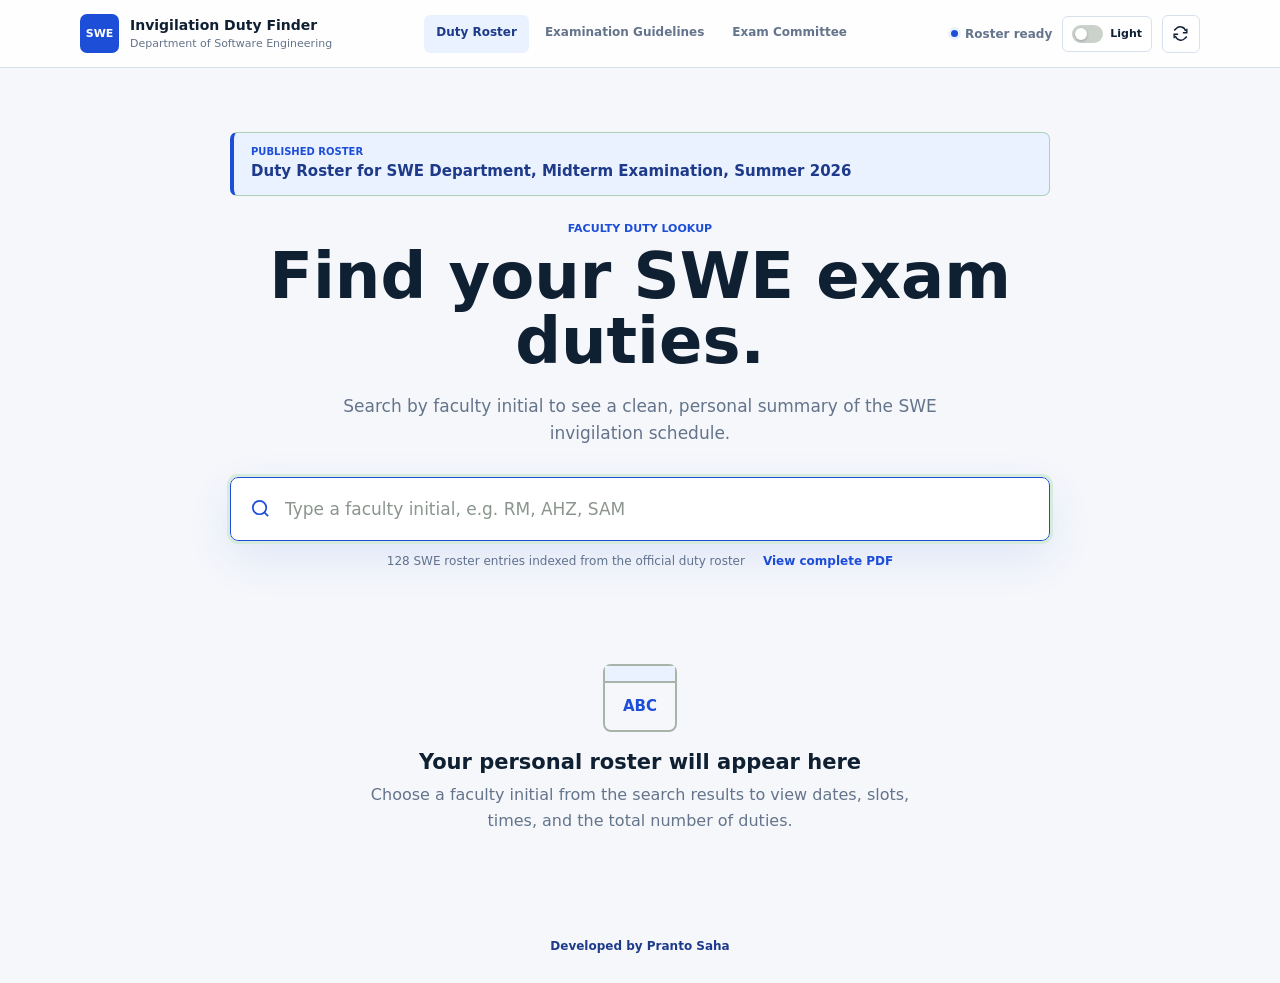
==== index.html @ 733b45f8 "Add files via upload" ====
<!doctype html>
<html lang="en">
  <head>
    <meta charset="utf-8">
    <meta name="viewport" content="width=device-width, initial-scale=1">
    <meta http-equiv="Cache-Control" content="no-cache, no-store, must-revalidate">
    <meta name="theme-color" content="#f4f6f1">
    <meta name="description" content="Search the SWE invigilator duty roster by faculty initial.">
    <title>My Invigilation Duty</title>
    <link rel="stylesheet" href="./styles.css?v=9">
  </head>
  <body>
    <header class="topbar">
      <a class="brand" href="./">
        <span class="brand-mark" aria-hidden="true">SWE</span>
        <span>
          <strong>Invigilation Duty Finder</strong>
          <small>Department of Software Engineering</small>
        </span>
      </a>
      <nav class="main-nav" aria-label="Main navigation">
        <a class="active" href="./index.html">Duty Roster</a>
        <a href="./guidelines.html">Examination Guidelines</a>
        <a href="./committee.html">Exam Committee</a>
      </nav>
      <div class="header-actions">
        <span class="data-status" id="dataStatus"><i></i> Loading roster</span>
        <button class="theme-toggle" type="button" aria-label="Switch to dark mode" title="Switch theme">
          <span class="theme-track"><i></i></span>
          <span class="theme-label">Light</span>
        </button>
        <button class="icon-button" id="reloadButton" type="button" title="Reload the roster PDF" aria-label="Reload roster">
          <svg viewBox="0 0 24 24" width="19" height="19" fill="none" stroke="currentColor" stroke-width="1.8">
            <path d="M20 6v5h-5M4 18v-5h5"/><path d="M18.5 9A7 7 0 0 0 6.2 6.2L4 8m16 8-2.2 1.8A7 7 0 0 1 5.5 15"/>
          </svg>
        </button>
      </div>
    </header>

    <main>
      <section class="search-hero">
        <div class="published-title hidden" id="publishedTitle">
          <span>Published roster</span>
          <strong id="publishedTitleText"></strong>
        </div>
        <div class="hero-copy">
          <p class="eyebrow">Faculty duty lookup</p>
          <h1>Find your SWE exam duties.</h1>
          <p>Search by faculty initial to see a clean, personal summary of the SWE invigilation schedule.</p>
        </div>

        <div class="search-box" id="searchBox">
          <svg viewBox="0 0 24 24" width="23" height="23" fill="none" stroke="currentColor" stroke-width="1.8" aria-hidden="true">
            <circle cx="11" cy="11" r="7"/><path d="m20 20-4-4"/>
          </svg>
          <input id="facultySearch" type="search" placeholder="Type a faculty initial, e.g. RM, AHZ, SAM" autocomplete="off" disabled>
          <button id="clearSearch" class="clear-button hidden" type="button" aria-label="Clear search">x</button>
          <div class="suggestions hidden" id="suggestions" role="listbox"></div>
        </div>

        <div class="roster-meta" id="rosterMeta">
          <span id="facultyCount">Reading faculty directory...</span>
          <a href="./duty-roster.pdf" target="_blank" rel="noopener">View complete PDF</a>
        </div>
      </section>

      <section class="loading-panel" id="loadingPanel" aria-live="polite">
        <div class="spinner" aria-hidden="true"></div>
        <div>
          <strong>Preparing the duty roster</strong>
          <p id="loadingDetail">Opening duty-roster.pdf...</p>
        </div>
      </section>

      <section class="error-panel hidden" id="errorPanel" role="alert">
        <div class="error-icon">!</div>
        <div>
          <strong>The roster PDF could not be read</strong>
          <p id="errorMessage"></p>
          <p>The project includes a pre-indexed SWE roster. If you replace it later, keep a text-based PDF named <code>duty-roster.pdf</code> beside <code>index.html</code>.</p>
          <button class="secondary-button" id="tryAgainButton" type="button">Try again</button>
        </div>
      </section>

      <section class="empty-state" id="emptyState">
        <div class="empty-calendar" aria-hidden="true">
          <span></span>
          <b>ABC</b>
        </div>
        <h2>Your personal roster will appear here</h2>
        <p>Choose a faculty initial from the search results to view dates, slots, times, and the total number of duties.</p>
      </section>

      <section class="person-results hidden" id="personResults">
        <div class="priority-reminder">
          <span class="reminder-icon">!</span>
          <div>
            <strong>Important reminder</strong>
            <p>Report to the Exam Control Room (DSC Campus), Room 619, AB4 Building, at least 20 minutes before your assigned slot and collect exam materials before going to the hall.</p>
          </div>
        </div>

        <div class="profile-bar">
          <div class="avatar" id="facultyAvatar">NN</div>
          <div class="profile-copy">
            <div class="profile-title">
              <h2 id="facultyName"></h2>
              <span class="initial-pill" id="facultyInitial"></span>
            </div>
            <p><span id="facultyDesignation"></span><span class="separator">/</span><span id="facultyGroup"></span></p>
          </div>
          <div class="profile-actions">
            <button class="secondary-action" id="printRosterButton" type="button">
              <svg viewBox="0 0 24 24" width="18" height="18" fill="none" stroke="currentColor" stroke-width="1.8" aria-hidden="true">
                <path d="M7 8V3h10v5M7 17H5a2 2 0 0 1-2-2v-4a2 2 0 0 1 2-2h14a2 2 0 0 1 2 2v4a2 2 0 0 1-2 2h-2"/><path d="M7 14h10v7H7z"/>
              </svg>
              Download PDF
            </button>
            <button class="download-button" id="downloadImageButton" type="button">
              <svg viewBox="0 0 24 24" width="18" height="18" fill="none" stroke="currentColor" stroke-width="1.8" aria-hidden="true">
                <path d="M12 3v12m0 0 4-4m-4 4-4-4"/><path d="M5 19h14"/>
              </svg>
              Download image
            </button>
          </div>
        </div>

        <div class="contact-strip">
          <div>
            <span>Phone</span>
            <a id="facultyPhone" href="#"></a>
          </div>
          <div>
            <span>Email</span>
            <a id="facultyEmail" href="#"></a>
          </div>
          <div>
            <span>Faculty directory status</span>
            <strong id="contactMatchStatus"></strong>
          </div>
        </div>

        <div class="outside-notice hidden" id="outsideNotice">
          This faculty member is marked as also assigned to another exam or invigilation duty outside the SWE roster.
        </div>

        <div class="summary-grid">
          <article class="summary-card">
            <span>Total duties</span>
            <strong id="totalDuties">0</strong>
          </article>
          <article class="summary-card">
            <span>Duty days</span>
            <strong id="totalDays">0</strong>
          </article>
          <article class="summary-card next-card">
            <span>First listed duty</span>
            <strong id="firstDuty">-</strong>
          </article>
        </div>

        <div class="no-duty hidden" id="noDuty">
          <strong>No SWE invigilation duty is listed for this faculty member.</strong>
          <p>The faculty member still appears in the published roster.</p>
        </div>

        <div class="schedule-panel" id="schedulePanel">
          <div class="section-heading">
            <div>
              <p class="eyebrow">Personal schedule</p>
              <h3>Duty breakdown</h3>
            </div>
            <span id="examTitle"></span>
          </div>
          <div class="duty-list" id="dutyList"></div>
        </div>

      </section>
    </main>

    <footer class="developer-footer">
      <a href="https://www.facebook.com/prantosaha57" target="_blank" rel="noopener noreferrer">Developed by Pranto Saha</a>
    </footer>

    <script type="module" src="./theme.js?v=9"></script>
    <script type="module" src="./app.js?v=9"></script>
  </body>
</html>
---- styles.css ----
:root {
  color-scheme: light;
  font-family: Inter, ui-sans-serif, system-ui, -apple-system, BlinkMacSystemFont, "Segoe UI", sans-serif;
  color: #17211b;
  background: #f5f7fb;
  font-synthesis: none;
  --ink: #102033;
  --muted: #64748b;
  --line: #d8e0ee;
  --surface: #fff;
  --green: #1d4ed8;
  --green-dark: #1e3a8a;
  --green-soft: #eaf2ff;
  --red: #a94242;
  --red-soft: #fbebea;
  --gold: #a16512;
  --gold-soft: #fff4de;
  --blue-soft: #e0f2fe;
  --shadow: 0 16px 45px rgba(29, 78, 216, .10);
}

* { box-sizing: border-box; }
html { color-scheme: light; }
body { min-width: 320px; min-height: 100vh; margin: 0; background: #f5f7fb; color: var(--ink); }
button, input { font: inherit; }
button, a { -webkit-tap-highlight-color: transparent; }
button { cursor: pointer; }

.topbar {
  min-height: 68px;
  padding: 10px max(22px, calc((100vw - 1120px) / 2));
  display: flex;
  align-items: center;
  justify-content: space-between;
  gap: 20px;
  border-bottom: 1px solid var(--line);
  background: rgba(255, 255, 255, .94);
}

.brand { display: inline-flex; align-items: center; gap: 11px; color: var(--ink); text-decoration: none; }
.brand-mark { display: grid; width: 39px; height: 39px; place-items: center; border-radius: 7px; background: var(--green); color: white; font-size: 11px; font-weight: 850; }
.brand > span:last-child { display: grid; line-height: 1.2; }
.brand strong { font-size: 14px; }
.brand small { margin-top: 3px; color: var(--muted); font-size: 11px; }
.main-nav { display: flex; align-items: center; gap: 4px; }
.main-nav a { min-height: 38px; padding: 10px 12px; border-radius: 6px; color: var(--muted); font-size: 12px; font-weight: 750; text-decoration: none; }
.main-nav a:hover { background: #f1f4f0; color: var(--ink); }
.main-nav a.active { background: var(--green-soft); color: var(--green-dark); }
.header-actions { display: flex; align-items: center; gap: 10px; }
.theme-toggle { min-height: 36px; padding: 5px 9px; display: inline-flex; align-items: center; gap: 7px; border: 1px solid var(--line); border-radius: 6px; background: var(--surface); color: var(--ink); }
.theme-track { position: relative; width: 31px; height: 18px; flex: none; border-radius: 999px; background: #cbd2cc; transition: background .2s; }
.theme-track i { position: absolute; top: 3px; left: 3px; width: 12px; height: 12px; border-radius: 50%; background: white; box-shadow: 0 1px 3px rgba(0, 0, 0, .25); transition: transform .2s; }
.theme-label { font-size: 11px; font-weight: 800; }
[data-theme="dark"] .theme-track { background: #42a875; }
[data-theme="dark"] .theme-track i { transform: translateX(13px); }
.data-status { display: inline-flex; align-items: center; gap: 7px; color: var(--muted); font-size: 12px; font-weight: 700; }
.data-status i { width: 7px; height: 7px; border-radius: 50%; background: #b6bdb8; }
.data-status.ready i { background: var(--green); box-shadow: 0 0 0 3px var(--green-soft); }
.data-status.error i { background: var(--red); }

.icon-button {
  display: grid;
  width: 38px;
  height: 38px;
  place-items: center;
  border: 1px solid var(--line);
  border-radius: 6px;
  background: white;
  color: var(--ink);
}

.icon-button:hover { border-color: #9dab9f; background: #f8faf7; }
main { width: min(1120px, calc(100% - 36px)); margin: 0 auto; padding: 64px 0 80px; }
.search-hero { max-width: 820px; margin: 0 auto 34px; text-align: center; }
.published-title { margin: 0 auto 26px; padding: 13px 17px; display: grid; gap: 4px; border: 1px solid #abd0b8; border-left: 4px solid var(--green); border-radius: 7px; background: var(--green-soft); text-align: left; }
.published-title span { color: var(--green); font-size: 10px; font-weight: 850; text-transform: uppercase; }
.published-title strong { color: var(--green-dark); font-size: 15px; line-height: 1.4; }
.eyebrow { margin: 0 0 9px; color: var(--green); font-size: 11px; font-weight: 850; text-transform: uppercase; }
h1 { margin: 0; font-size: clamp(38px, 6vw, 64px); line-height: 1.02; letter-spacing: 0; }
.hero-copy > p:last-child { max-width: 690px; margin: 18px auto 0; color: var(--muted); font-size: 17px; line-height: 1.6; }

.search-box {
  position: relative;
  margin: 30px auto 0;
  display: flex;
  align-items: center;
  border: 1px solid #bfc9c0;
  border-radius: 8px;
  background: white;
  box-shadow: var(--shadow);
}

.search-box:focus-within { border-color: var(--green); outline: 3px solid #d6ebde; }
.search-box > svg { flex: none; margin-left: 18px; color: var(--green); }
.search-box input { width: 100%; min-height: 62px; border: 0; outline: 0; padding: 0 48px 0 13px; background: transparent; color: var(--ink); font-size: 17px; }
.search-box input::placeholder { color: #8b958e; }
.search-box input:disabled { cursor: wait; }
.clear-button { position: absolute; right: 14px; width: 31px; height: 31px; border: 0; border-radius: 5px; background: #eff2ee; color: var(--muted); }

.suggestions {
  position: absolute;
  z-index: 20;
  top: calc(100% + 8px);
  left: 0;
  right: 0;
  max-height: 350px;
  overflow-y: auto;
  border: 1px solid var(--line);
  border-radius: 8px;
  background: white;
  box-shadow: 0 20px 50px rgba(29, 45, 34, .16);
  text-align: left;
}

.suggestion {
  width: 100%;
  padding: 13px 15px;
  display: grid;
  grid-template-columns: 46px minmax(0, 1fr) auto;
  align-items: center;
  gap: 12px;
  border: 0;
  border-bottom: 1px solid #e8ece7;
  background: white;
  color: var(--ink);
  text-align: left;
}

.suggestion:last-child { border-bottom: 0; }
.suggestion:hover, .suggestion.active { background: #f2f7f3; }
.suggestion-avatar { display: grid; width: 42px; height: 42px; place-items: center; border-radius: 6px; background: var(--green-soft); color: var(--green-dark); font-size: 12px; font-weight: 850; }
.suggestion-copy { min-width: 0; display: grid; gap: 3px; }
.suggestion-copy strong { overflow: hidden; text-overflow: ellipsis; white-space: nowrap; font-size: 14px; }
.suggestion-copy small { overflow: hidden; color: var(--muted); text-overflow: ellipsis; white-space: nowrap; }
.suggestion-initial { padding: 5px 8px; border-radius: 999px; background: #f1f3f0; color: var(--green-dark); font-size: 11px; font-weight: 850; }
.no-suggestion { padding: 24px; color: var(--muted); text-align: center; }
.roster-meta { margin-top: 13px; display: flex; justify-content: center; gap: 18px; color: var(--muted); font-size: 12px; }
.roster-meta a { color: var(--green); font-weight: 750; text-decoration: none; }
.roster-meta a:hover { text-decoration: underline; }

.loading-panel, .error-panel {
  min-height: 170px;
  padding: 30px;
  display: flex;
  align-items: center;
  justify-content: center;
  gap: 18px;
  border: 1px solid var(--line);
  border-radius: 8px;
  background: white;
}

.loading-panel p, .error-panel p { margin: 5px 0 0; color: var(--muted); }
.spinner { width: 37px; height: 37px; flex: none; border: 3px solid #dce9df; border-top-color: var(--green); border-radius: 50%; animation: spin .8s linear infinite; }
@keyframes spin { to { transform: rotate(360deg); } }
.error-panel { align-items: flex-start; justify-content: flex-start; border-color: #e3b8b3; background: #fffafa; }
.error-icon { display: grid; width: 36px; height: 36px; flex: none; place-items: center; border-radius: 6px; background: var(--red-soft); color: var(--red); font-weight: 850; }
.error-panel strong { color: var(--red); font-size: 18px; }
.error-panel code, footer code { padding: 2px 5px; border-radius: 4px; background: #eef1ed; color: var(--ink); }
.secondary-button { margin-top: 16px; min-height: 40px; border: 1px solid var(--line); border-radius: 6px; padding: 8px 14px; background: white; color: var(--ink); font-weight: 750; }

.empty-state { padding: 62px 20px 18px; text-align: center; }
.empty-state h2 { margin: 18px 0 8px; font-size: 21px; }
.empty-state p { max-width: 550px; margin: 0 auto; color: var(--muted); line-height: 1.6; }
.empty-calendar { width: 74px; height: 68px; margin: auto; border: 2px solid #a8b4aa; border-radius: 8px; color: var(--green); }
.empty-calendar span { display: block; height: 17px; border-bottom: 2px solid #a8b4aa; background: var(--green-soft); }
.empty-calendar b { display: grid; height: 47px; place-items: center; font-size: 15px; }

.person-results { margin-top: 42px; }
.priority-reminder { margin-bottom: 14px; padding: 17px 19px; display: flex; align-items: flex-start; gap: 13px; border: 2px solid #d3a44e; border-radius: 8px; background: #fff4d9; box-shadow: 0 10px 28px rgba(127, 82, 12, .08); }
.reminder-icon { display: grid; width: 32px; height: 32px; flex: none; place-items: center; border-radius: 6px; background: #a16512; color: white; font-size: 18px; font-weight: 900; }
.priority-reminder strong { color: #6d4308; font-size: 15px; }
.priority-reminder p { margin: 4px 0 0; color: #60461d; font-size: 14px; font-weight: 650; line-height: 1.5; }
.profile-bar { padding: 20px 22px; display: flex; align-items: center; gap: 15px; border: 1px solid var(--line); border-radius: 8px; background: white; box-shadow: var(--shadow); }
.avatar { display: grid; width: 58px; height: 58px; flex: none; place-items: center; border-radius: 7px; background: var(--green); color: white; font-size: 17px; font-weight: 850; }
.profile-copy { min-width: 0; flex: 1; }
.profile-title { display: flex; align-items: center; gap: 9px; }
.profile-title h2 { margin: 0; font-size: 23px; overflow-wrap: anywhere; }
.initial-pill { padding: 4px 8px; border-radius: 999px; background: var(--green-soft); color: var(--green-dark); font-size: 11px; font-weight: 850; }
.profile-copy p { margin: 6px 0 0; color: var(--muted); font-size: 13px; }
.separator { margin: 0 7px; color: #b1b8b3; }
.profile-actions { display: flex; gap: 8px; }
.download-button, .secondary-action { min-height: 43px; display: inline-flex; align-items: center; justify-content: center; gap: 8px; border-radius: 6px; padding: 9px 14px; font-weight: 750; white-space: nowrap; }
.download-button { border: 1px solid var(--green); background: var(--green); color: white; }
.download-button:hover { background: var(--green-dark); }
.download-button:disabled, .secondary-action:disabled { cursor: wait; opacity: .65; }
.secondary-action { border: 1px solid var(--line); background: white; color: var(--ink); }
.secondary-action:hover { border-color: #9dab9f; background: #f7f9f6; }
.contact-strip { margin-top: 14px; padding: 17px 20px; display: grid; grid-template-columns: 1fr 1.35fr 1fr; gap: 18px; border: 1px solid var(--line); border-radius: 8px; background: white; }
.contact-strip > div { min-width: 0; display: grid; align-content: start; gap: 5px; }
.contact-strip span { color: var(--muted); font-size: 10px; font-weight: 800; text-transform: uppercase; }
.contact-strip a, .contact-strip strong { color: var(--ink); font-size: 13px; font-weight: 750; overflow-wrap: anywhere; text-decoration: none; }
.contact-strip a:hover { color: var(--green); text-decoration: underline; }
.outside-notice { margin-top: 13px; padding: 12px 15px; border: 1px solid #e8cb96; border-radius: 6px; background: var(--gold-soft); color: #68420e; font-size: 13px; }

.summary-grid { margin-top: 14px; display: grid; grid-template-columns: .75fr .75fr 1.5fr; gap: 14px; }
.summary-card { min-height: 125px; padding: 19px; display: flex; flex-direction: column; justify-content: space-between; border: 1px solid var(--line); border-radius: 8px; background: white; }
.summary-card span { color: var(--muted); font-size: 12px; font-weight: 750; }
.summary-card strong { font-size: 36px; line-height: 1.1; }
.next-card { border-color: #b9d5c3; background: var(--green-soft); }
.next-card strong { font-size: 20px; color: var(--green-dark); }

.no-duty { margin-top: 16px; padding: 22px; border: 1px solid #d8ded8; border-radius: 8px; background: white; text-align: center; }
.no-duty p { margin: 6px 0 0; color: var(--muted); }
.schedule-panel { margin-top: 16px; border: 1px solid var(--line); border-radius: 8px; background: white; overflow: hidden; }
.section-heading { padding: 20px 22px; display: flex; align-items: end; justify-content: space-between; gap: 20px; border-bottom: 1px solid var(--line); }
.section-heading h3 { margin: 0; font-size: 19px; }
.section-heading > span { max-width: 50%; color: var(--muted); font-size: 12px; text-align: right; }
.duty-list { display: grid; }
.duty-row { min-height: 86px; padding: 14px 20px; display: grid; grid-template-columns: 78px minmax(0, 1fr); align-items: center; gap: 18px; border-top: 1px solid #e8ece7; }
.duty-row:first-child { border-top: 0; }
.date-tile { display: grid; width: 64px; height: 58px; place-items: center; align-content: center; border-radius: 6px; background: #f0f3ef; }
.date-tile strong { font-size: 18px; line-height: 1; }
.date-tile span { margin-top: 4px; color: var(--muted); font-size: 10px; font-weight: 800; text-transform: uppercase; }
.daily-duty-content { min-width: 0; display: grid; gap: 11px; }
.daily-duty-heading { display: flex; align-items: baseline; justify-content: space-between; gap: 12px; }
.daily-duty-heading strong { font-size: 14px; }
.daily-duty-heading span { color: var(--muted); font-size: 11px; font-weight: 700; }
.daily-slots { display: flex; flex-wrap: wrap; gap: 9px; }
.duty-slot { min-width: 205px; flex: 1; padding: 9px 11px; display: flex; align-items: center; gap: 10px; border: 1px solid #e4e9e3; border-radius: 7px; background: #fbfcfa; }
.slot-badge { display: grid; width: 40px; height: 40px; flex: none; place-items: center; border-radius: 6px; font-weight: 900; }
.slot-a { background: var(--red-soft); color: var(--red); }
.slot-b { background: var(--gold-soft); color: var(--gold); }
.slot-c { background: var(--blue-soft); color: #365d94; }
.duty-slot div, .duty-time { display: grid; gap: 3px; }
.duty-slot small, .duty-time small { color: var(--muted); font-size: 11px; font-weight: 750; text-transform: uppercase; }
.duty-slot strong, .duty-time strong { font-size: 13px; }
.important-note { margin-top: 15px; padding: 16px 18px; display: flex; gap: 14px; border-left: 3px solid var(--green); background: #edf5ef; }
.important-note strong { flex: none; color: var(--green-dark); }
.important-note p { margin: 0; color: #425348; line-height: 1.5; }
footer { width: min(1120px, calc(100% - 36px)); margin: 0 auto; padding: 0 0 30px; display: flex; justify-content: space-between; gap: 20px; color: #7b857e; font-size: 11px; }
.developer-footer { justify-content: center; padding-top: 8px; text-align: center; }
.developer-footer a { color: var(--green-dark); font-size: 12px; font-weight: 750; text-decoration: none; }
.developer-footer a:hover { color: var(--green); text-decoration: underline; }
.hidden { display: none !important; }

[data-theme="dark"] {
  color-scheme: dark;
  --ink: #ecf3ee;
  --muted: #a9b6ad;
  --line: #243143;
  --surface: #111827;
  --green: #60a5fa;
  --green-dark: #bfdbfe;
  --green-soft: #172554;
  --amber-soft: #3d321c;
  --red-soft: #432623;
  --blue-soft: #22334b;
  --shadow: 0 16px 45px rgba(0, 0, 0, .25);
}
[data-theme="dark"] body { background: #0b1220; }
[data-theme="dark"] .topbar,
[data-theme="dark"] .search-box,
[data-theme="dark"] .suggestions,
[data-theme="dark"] .suggestion,
[data-theme="dark"] .loading-panel,
[data-theme="dark"] .error-panel,
[data-theme="dark"] .profile-bar,
[data-theme="dark"] .contact-strip,
[data-theme="dark"] .summary-card,
[data-theme="dark"] .no-duty,
[data-theme="dark"] .schedule-panel,
[data-theme="dark"] .slot-section,
[data-theme="dark"] .guideline-panel,
[data-theme="dark"] .committee-toolbar,
[data-theme="dark"] .committee-card {
  background: var(--surface);
}
[data-theme="dark"] .topbar { background: rgba(17, 24, 39, .96); }
[data-theme="dark"] .suggestion:hover,
[data-theme="dark"] .suggestion.active,
[data-theme="dark"] .secondary-action:hover,
[data-theme="dark"] .icon-button:hover,
[data-theme="dark"] .quiet-button:hover { background: #243129; }
[data-theme="dark"] .search-box input,
[data-theme="dark"] .room-input,
[data-theme="dark"] .student-input { color: var(--ink); }
[data-theme="dark"] .duty-slot { border-color: var(--line); background: #17201b; }
[data-theme="dark"] .date-tile,
[data-theme="dark"] .clear-button,
[data-theme="dark"] .role-pill { background: #27332c; color: var(--ink); }
[data-theme="dark"] .priority-reminder { border-color: #8f6d2d; background: #3d321c; }
[data-theme="dark"] .priority-reminder strong,
[data-theme="dark"] .priority-reminder p { color: #f2d49c; }
[data-theme="dark"] .emergency-banner { border-color: #8e4842; background: #382321; }
[data-theme="dark"] .emergency-banner p { color: #e5b6b1; }
[data-theme="dark"] .guideline-item p,
[data-theme="dark"] .important-note p { color: #c5d0c8; }
[data-theme="dark"] .main-nav a:hover { background: #243129; color: var(--ink); }

.content-main { padding-top: 52px; }
.page-heading { max-width: 820px; margin-bottom: 30px; }
.page-heading h1 { font-size: clamp(38px, 5vw, 56px); }
.page-heading > p:last-child { max-width: 720px; margin: 15px 0 0; color: var(--muted); font-size: 16px; line-height: 1.6; }
.emergency-banner { margin-bottom: 20px; padding: 20px 22px; display: flex; align-items: center; gap: 16px; border: 2px solid #bd554c; border-radius: 8px; background: #fff1ef; }
.emergency-symbol { display: grid; width: 48px; height: 48px; flex: none; place-items: center; border-radius: 7px; background: #a94242; color: white; font-size: 25px; font-weight: 900; }
.emergency-banner > div:last-child { display: grid; gap: 3px; }
.emergency-banner span { color: var(--red); font-size: 11px; font-weight: 850; text-transform: uppercase; }
.emergency-banner strong { font-size: 26px; }
.emergency-banner a { color: var(--red); text-decoration: none; }
.emergency-banner p { margin: 0; color: #6b4541; font-size: 13px; }
.slot-section, .guideline-panel { border: 1px solid var(--line); border-radius: 8px; background: white; overflow: hidden; }
.section-heading.plain { margin: 0; }
.section-heading.plain h2 { margin: 0; font-size: 20px; }
.section-heading.plain a { color: var(--green); font-size: 12px; font-weight: 750; text-decoration: none; }
.slot-overview { padding: 18px 22px 22px; display: grid; grid-template-columns: repeat(3, 1fr); gap: 12px; }
.slot-overview article { padding: 15px; display: flex; align-items: center; gap: 12px; border: 1px solid var(--line); border-radius: 7px; }
.slot-overview article div { display: grid; gap: 3px; }
.slot-overview span { color: var(--muted); font-size: 11px; font-weight: 750; }
.slot-overview strong { font-size: 13px; }
.notice-callout { margin: 15px 0; padding: 14px 17px; border-left: 4px solid var(--gold); background: var(--gold-soft); color: #68420e; font-size: 13px; font-weight: 650; line-height: 1.5; }
.guideline-panel { margin-top: 16px; }
.guideline-list { display: grid; }
.guideline-item { padding: 19px 22px; display: grid; grid-template-columns: 38px 1fr; gap: 13px; border-top: 1px solid #e8ece7; }
.guideline-item:first-child { border-top: 0; }
.guideline-item > span { display: grid; width: 32px; height: 32px; place-items: center; border-radius: 6px; background: var(--green); color: white; font-weight: 850; }
.guideline-item p { margin: 3px 0 0; color: #34423a; line-height: 1.6; }
.guideline-loading { min-height: 140px; display: flex; align-items: center; justify-content: center; gap: 12px; color: var(--muted); }
.guideline-loading .spinner { width: 27px; height: 27px; }
.cooperation-note { margin-top: 16px; padding: 18px 20px; border: 1px solid #bad5c3; border-radius: 8px; background: var(--green-soft); color: #294c37; font-size: 14px; font-weight: 650; line-height: 1.6; }
.committee-toolbar { margin-bottom: 16px; padding: 17px 19px; display: flex; align-items: center; justify-content: space-between; gap: 18px; border: 1px solid var(--line); border-radius: 8px; background: white; }
.committee-toolbar p { margin: 4px 0 0; color: var(--muted); font-size: 12px; }
.committee-toolbar .secondary-action { text-decoration: none; }
.committee-grid { display: grid; grid-template-columns: repeat(3, minmax(0, 1fr)); gap: 14px; }
.committee-grid > .guideline-loading { grid-column: 1 / -1; border: 1px solid var(--line); border-radius: 8px; background: white; }
.committee-card { padding: 18px; display: flex; flex-direction: column; border: 1px solid var(--line); border-radius: 8px; background: white; }
.committee-card.lead { border-color: #92bea2; box-shadow: inset 0 3px 0 var(--green); }
.committee-card-head { width: 100%; min-width: 0; display: grid; grid-template-columns: 48px minmax(0, 1fr); align-items: center; gap: 11px; overflow: hidden; }
.committee-card-head > div { min-width: 0; }
.committee-photo {
  position: relative;
  display: block;
  width: 48px !important;
  min-width: 48px !important;
  max-width: 48px !important;
  height: 48px !important;
  min-height: 48px !important;
  max-height: 48px !important;
  flex: 0 0 48px;
  overflow: hidden !important;
  border: 2px solid #c9ddcf;
  border-radius: 50% !important;
  background: var(--green-soft);
  color: var(--green-dark);
  font-size: 11px;
  font-weight: 900;
  line-height: 1;
  isolation: isolate;
  contain: strict;
}
.committee-photo img,
.committee-photo b {
  position: absolute;
  inset: 0;
  width: 100% !important;
  height: 100% !important;
}
.committee-photo img {
  display: block !important;
  max-width: 100% !important;
  max-height: 100% !important;
  overflow: hidden !important;
  border: 0 !important;
  border-radius: 50% !important;
  object-fit: cover !important;
  object-position: center center !important;
  opacity: 0;
  transition: opacity .15s ease;
}
.committee-photo b {
  display: grid;
  place-items: center;
  padding-top: 1px;
}
.committee-photo.image-ready img { opacity: 1; }
.committee-photo.image-ready b { opacity: 0; }
.committee-card h2 { max-width: 100%; margin: 0; overflow-wrap: anywhere; font-size: 15px; line-height: 1.35; }
.committee-card-head p { margin: 3px 0 0; color: var(--muted); font-size: 12px; }
.role-pill { align-self: flex-start; margin: 15px 0; padding: 5px 8px; border-radius: 999px; background: #f0f3ef; color: var(--green-dark); font-size: 10px; font-weight: 850; text-transform: uppercase; }
.committee-card.lead .role-pill { background: var(--green); color: white; }
.committee-card dl { margin: auto 0 0; display: grid; gap: 11px; }
.committee-card dl div { display: grid; gap: 3px; }
.committee-card dt { color: var(--muted); font-size: 9px; font-weight: 800; text-transform: uppercase; }
.committee-card dd { margin: 0; color: var(--ink); font-size: 12px; font-weight: 650; overflow-wrap: anywhere; }
.committee-card dd a { color: var(--green-dark); text-decoration: none; }
.committee-card dd a:hover { text-decoration: underline; }

@media (max-width: 760px) {
  .topbar { flex-wrap: wrap; }
  .topbar .main-nav { order: 3; width: 100%; justify-content: center; padding-top: 7px; border-top: 1px solid var(--line); }
  main { padding-top: 42px; }
  .summary-grid { grid-template-columns: 1fr 1fr; }
  .next-card { grid-column: 1 / -1; }
  .profile-bar { align-items: flex-start; flex-wrap: wrap; }
  .profile-copy { min-width: calc(100% - 78px); }
  .profile-actions { width: 100%; }
  .profile-actions button { flex: 1; }
  .contact-strip { grid-template-columns: 1fr 1fr; }
  .contact-strip > div:last-child { grid-column: 1 / -1; }
  .duty-row { grid-template-columns: 70px minmax(0, 1fr); }
  .committee-grid { grid-template-columns: 1fr 1fr; }
  .slot-overview { grid-template-columns: 1fr; }
}

@media (max-width: 520px) {
  .topbar { padding: 10px 14px; }
  .brand small, .data-status, .theme-label { display: none; }
  .theme-toggle { width: 43px; padding: 5px; justify-content: center; }
  .topbar .main-nav { position: fixed; z-index: 50; left: 0; right: 0; bottom: 0; width: 100%; min-height: 58px; padding: 0; justify-content: space-around; border-top: 1px solid var(--line); background: var(--surface); }
  .main-nav a { display: grid; min-height: 50px; place-items: center; padding: 7px 8px; text-align: center; }
  body { padding-bottom: 62px; }
  main { width: min(100% - 24px, 480px); }
  h1 { font-size: 40px; }
  .hero-copy > p:last-child { font-size: 15px; }
  .search-box input { min-height: 57px; font-size: 15px; }
  .roster-meta { align-items: center; flex-direction: column; gap: 5px; }
  .profile-title { align-items: flex-start; flex-direction: column; gap: 5px; }
  .profile-actions { flex-direction: column; }
  .contact-strip { grid-template-columns: 1fr; }
  .contact-strip > div:last-child { grid-column: auto; }
  .summary-grid { grid-template-columns: 1fr; }
  .next-card { grid-column: auto; }
  .summary-card { min-height: 108px; }
  .section-heading { align-items: flex-start; flex-direction: column; }
  .section-heading > span { max-width: none; text-align: left; }
  .duty-row { padding: 14px; gap: 12px; }
  .daily-duty-heading { align-items: flex-start; flex-direction: column; gap: 3px; }
  .duty-slot { min-width: 100%; }
  .important-note { flex-direction: column; gap: 5px; }
  .emergency-banner { align-items: flex-start; padding: 16px; }
  .committee-toolbar { align-items: flex-start; flex-direction: column; }
  .committee-toolbar .secondary-action { width: 100%; }
  .committee-grid { grid-template-columns: 1fr; }
  footer { align-items: center; flex-direction: column; text-align: center; }
}

/* Version 7 dark-mode visibility fixes */
html[data-theme="dark"] {
  color: var(--ink);
  background: #0b1220;
}
html[data-theme="dark"] body {
  color: var(--ink);
}
html[data-theme="dark"] h1,
html[data-theme="dark"] h2,
html[data-theme="dark"] h3,
html[data-theme="dark"] h4,
html[data-theme="dark"] h5,
html[data-theme="dark"] h6,
html[data-theme="dark"] .summary-card strong,
html[data-theme="dark"] .daily-duty-heading strong,
html[data-theme="dark"] .duty-slot strong,
html[data-theme="dark"] .slot-overview strong,
html[data-theme="dark"] .committee-toolbar strong,
html[data-theme="dark"] .committee-card h2,
html[data-theme="dark"] .emergency-banner strong,
html[data-theme="dark"] .profile-title h2,
html[data-theme="dark"] .empty-state h2 {
  color: var(--ink);
}
html[data-theme="dark"] .published-title strong,
html[data-theme="dark"] .initial-pill,
html[data-theme="dark"] .suggestion-initial,
html[data-theme="dark"] .next-card strong,
html[data-theme="dark"] .important-note strong,
html[data-theme="dark"] .developer-footer a,
html[data-theme="dark"] .committee-card dd a {
  color: var(--green-dark);
}
html[data-theme="dark"] .outside-notice,
html[data-theme="dark"] .notice-callout {
  color: #f2d49c;
}
html[data-theme="dark"] .cooperation-note {
  color: #cce7d5;
}
html[data-theme="dark"] .error-panel code,
html[data-theme="dark"] footer code {
  background: #27332c;
  color: var(--ink);
}
html[data-theme="dark"] .secondary-button,
html[data-theme="dark"] .secondary-action,
html[data-theme="dark"] .icon-button {
  background: var(--surface);
  color: var(--ink);
}
html[data-theme="dark"] .search-box:focus-within {
  outline-color: rgba(83, 183, 129, .35);
}

@media print {
  @page { size: A4; margin: 13mm; }
  body { padding: 0; background: white; }
  .topbar, .search-hero, .loading-panel, .error-panel, .empty-state, footer, .profile-actions, .outside-notice { display: none !important; }
  main { width: 100%; padding: 0; }
  .person-results { display: block !important; margin: 0; }
  .priority-reminder, .profile-bar, .contact-strip, .summary-card, .schedule-panel { box-shadow: none; break-inside: avoid; }
  .profile-bar { padding: 15px; }
  .contact-strip { margin-top: 9px; padding: 12px; }
  .summary-grid { margin-top: 9px; }
  .summary-card { min-height: 90px; padding: 13px; }
  .summary-card strong { font-size: 27px; }
  .schedule-panel { margin-top: 9px; }
  .duty-row { min-height: 68px; padding: 8px 14px; break-inside: avoid; }
  .date-tile { height: 48px; }
}


/* Version 8 SWE custom sections */
.control-room-banner .emergency-symbol {
  width: 58px;
  height: 58px;
  font-size: 19px;
  letter-spacing: -.03em;
  background: var(--green);
}
.slot-overview small {
  color: var(--muted);
  font-size: 11px;
  font-weight: 750;
}
.resource-section {
  margin-top: 16px;
  border: 1px solid var(--line);
  border-radius: 8px;
  background: white;
  overflow: hidden;
}
.resource-grid {
  padding: 18px 22px 22px;
  display: grid;
  grid-template-columns: repeat(4, minmax(0, 1fr));
  gap: 12px;
}
.resource-card {
  min-height: 132px;
  padding: 16px;
  display: flex;
  flex-direction: column;
  gap: 8px;
  border: 1px solid var(--line);
  border-radius: 8px;
  background: #fbfdff;
  color: var(--ink);
  text-decoration: none;
}
.resource-card:hover { border-color: var(--green); box-shadow: var(--shadow); }
.resource-card span {
  width: fit-content;
  padding: 5px 8px;
  border-radius: 999px;
  background: var(--green-soft);
  color: var(--green-dark);
  font-size: 10px;
  font-weight: 900;
  text-transform: uppercase;
}
.resource-card strong { font-size: 14px; line-height: 1.35; }
.resource-card small { margin-top: auto; color: var(--muted); font-size: 12px; line-height: 1.35; }
.page-heading code { padding: 2px 5px; border-radius: 4px; background: #edf2ff; color: var(--green-dark); }
.developer-footer span { color: var(--green-dark); font-size: 12px; font-weight: 750; }
html[data-theme="dark"] .resource-section,
html[data-theme="dark"] .resource-card { background: var(--surface); }
html[data-theme="dark"] .resource-card:hover { border-color: var(--green); }
html[data-theme="dark"] .page-heading code { background: #172554; color: var(--green-dark); }
@media (max-width: 760px) { .resource-grid { grid-template-columns: 1fr 1fr; } }
@media (max-width: 520px) { .resource-grid { grid-template-columns: 1fr; } }
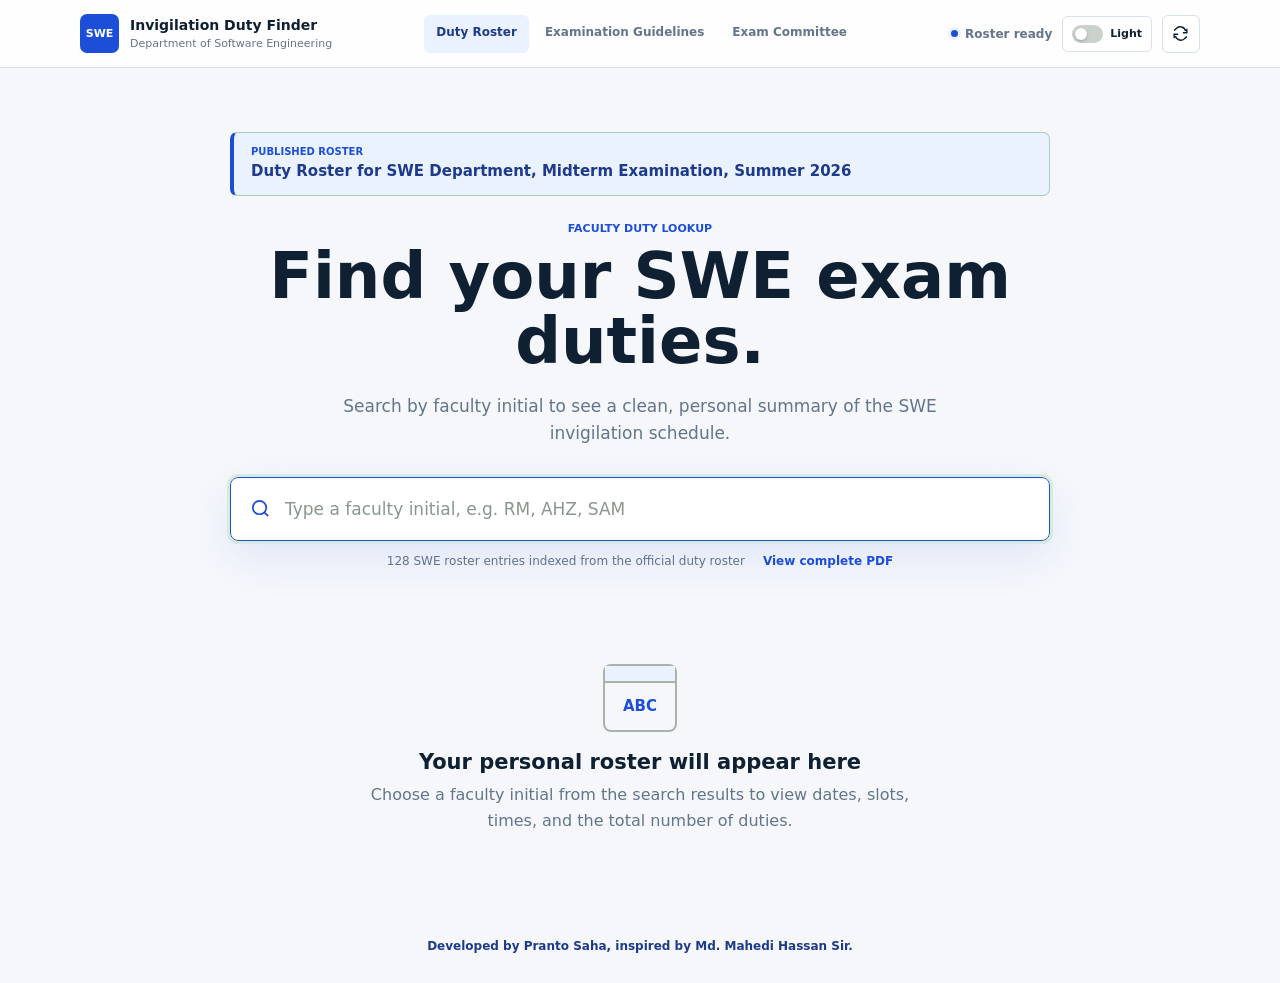
==== commit 4dfd9f0d: "Update index.html" ====
--- a/index.html
+++ b/index.html
@@ -179,7 +179,8 @@
     </main>
 
     <footer class="developer-footer">
-      <a href="https://www.facebook.com/prantosaha57" target="_blank" rel="noopener noreferrer">Developed by Pranto Saha</a>
+      <a href="https://www.facebook.com/prantosaha57" target="_blank" rel="noopener noreferrer">Developed by Pranto Saha, inspired by Md. Mahedi Hassan Sir.
+</a>
     </footer>
 
     <script type="module" src="./theme.js?v=9"></script>
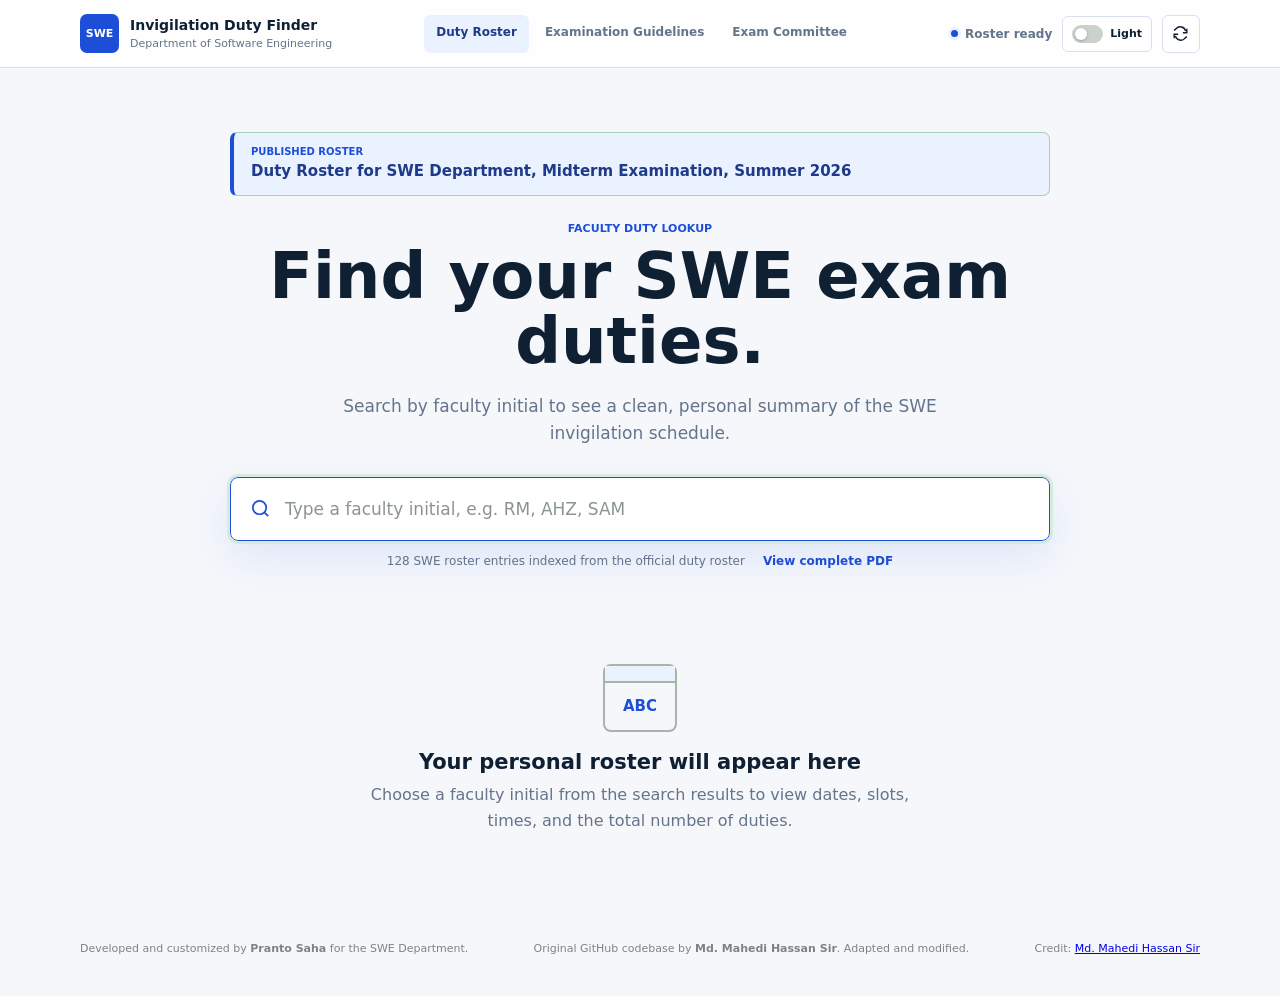
==== commit 2e65f559: "Update index.html" ====
--- a/index.html
+++ b/index.html
@@ -178,10 +178,25 @@
       </section>
     </main>
 
-    <footer class="developer-footer">
-      <a href="https://www.facebook.com/prantosaha57" target="_blank" rel="noopener noreferrer">Developed by Pranto Saha, inspired by Md. Mahedi Hassan Sir.
-</a>
-    </footer>
+<footer class="site-credit">
+  <p>
+    Developed and customized by 
+    <strong>Pranto Saha</strong> for the SWE Department.
+  </p>
+
+  <p>
+    Original GitHub codebase by 
+    <strong>Md. Mahedi Hassan Sir</strong>.
+    Adapted and modified.
+  </p>
+
+  <p>
+    Credit:
+    <a href="https://www.facebook.com/mehedihasan.tishan" target="_blank" rel="noopener noreferrer">
+      Md. Mahedi Hassan Sir
+    </a>
+  </p>
+</footer>
 
     <script type="module" src="./theme.js?v=9"></script>
     <script type="module" src="./app.js?v=9"></script>
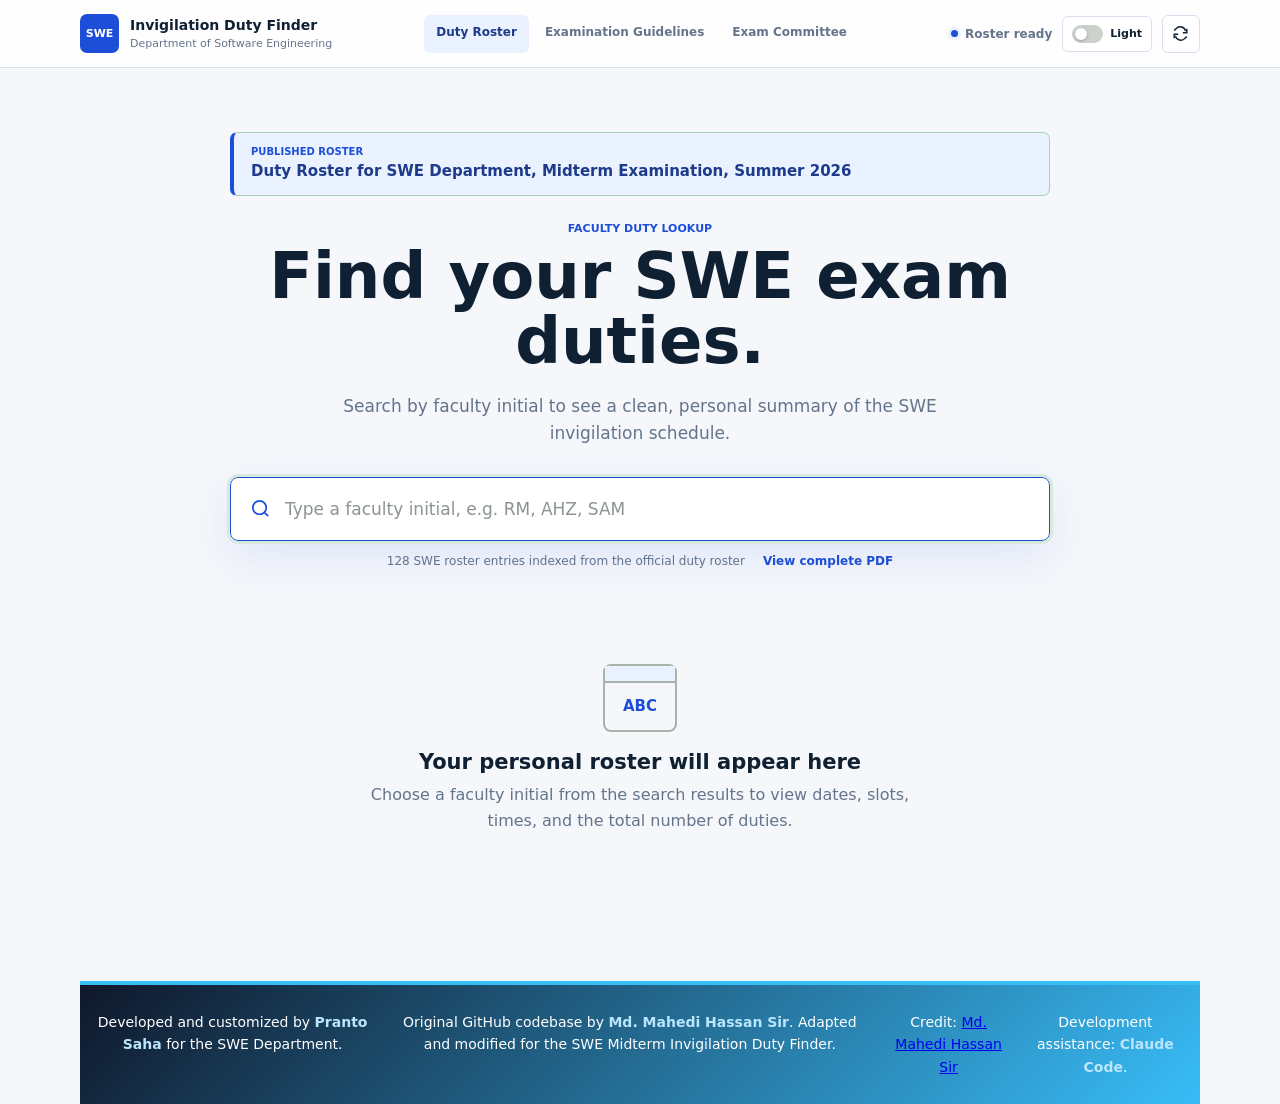
==== commit a58e31c7: "Update index.html" ====
--- a/index.html
+++ b/index.html
@@ -187,14 +187,18 @@
   <p>
     Original GitHub codebase by 
     <strong>Md. Mahedi Hassan Sir</strong>.
-    Adapted and modified.
+    Adapted and modified for the SWE Midterm Invigilation Duty Finder.
   </p>
 
   <p>
     Credit:
-    <a href="https://www.facebook.com/mehedihasan.tishan" target="_blank" rel="noopener noreferrer">
+    <a href="PASTE_FACEBOOK_PROFILE_LINK_HERE" target="_blank" rel="noopener noreferrer">
       Md. Mahedi Hassan Sir
     </a>
+  </p>
+
+  <p>
+    Development assistance: <strong>Claude Code</strong>.
   </p>
 </footer>
 
--- a/styles.css
+++ b/styles.css
@@ -567,3 +567,23 @@
 html[data-theme="dark"] .page-heading code { background: #172554; color: var(--green-dark); }
 @media (max-width: 760px) { .resource-grid { grid-template-columns: 1fr 1fr; } }
 @media (max-width: 520px) { .resource-grid { grid-template-columns: 1fr; } }
+.site-credit {
+  margin-top: 50px;
+  padding: 22px 16px;
+  text-align: center;
+  background: linear-gradient(135deg, #0f172a, #38bdf8);
+  color: #ffffff;
+  font-size: 14px;
+  line-height: 1.6;
+  border-top: 4px solid #38bdf8;
+}
+
+.site-credit p {
+  margin: 4px 0;
+}
+
+.site-credit strong {
+  color: #bae6fd;
+  font-weight: 700;
+}
+</footer>
